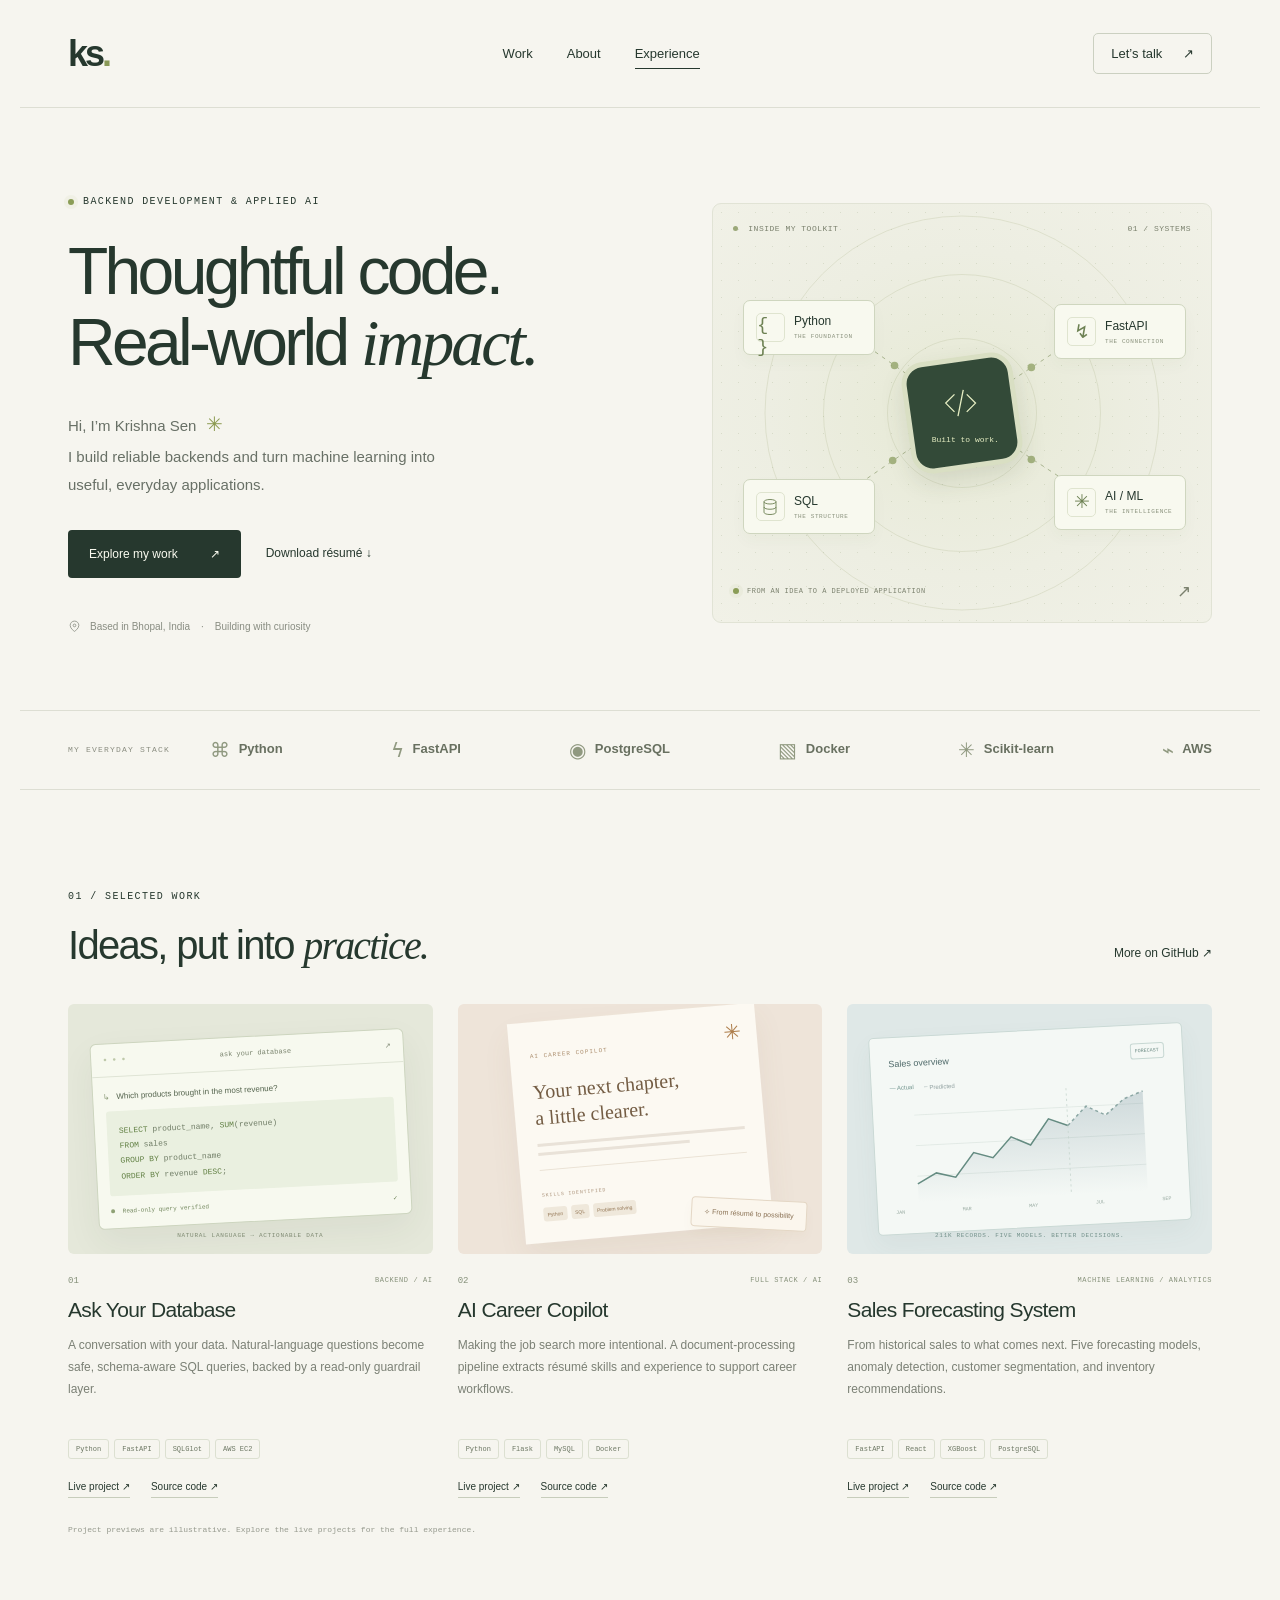
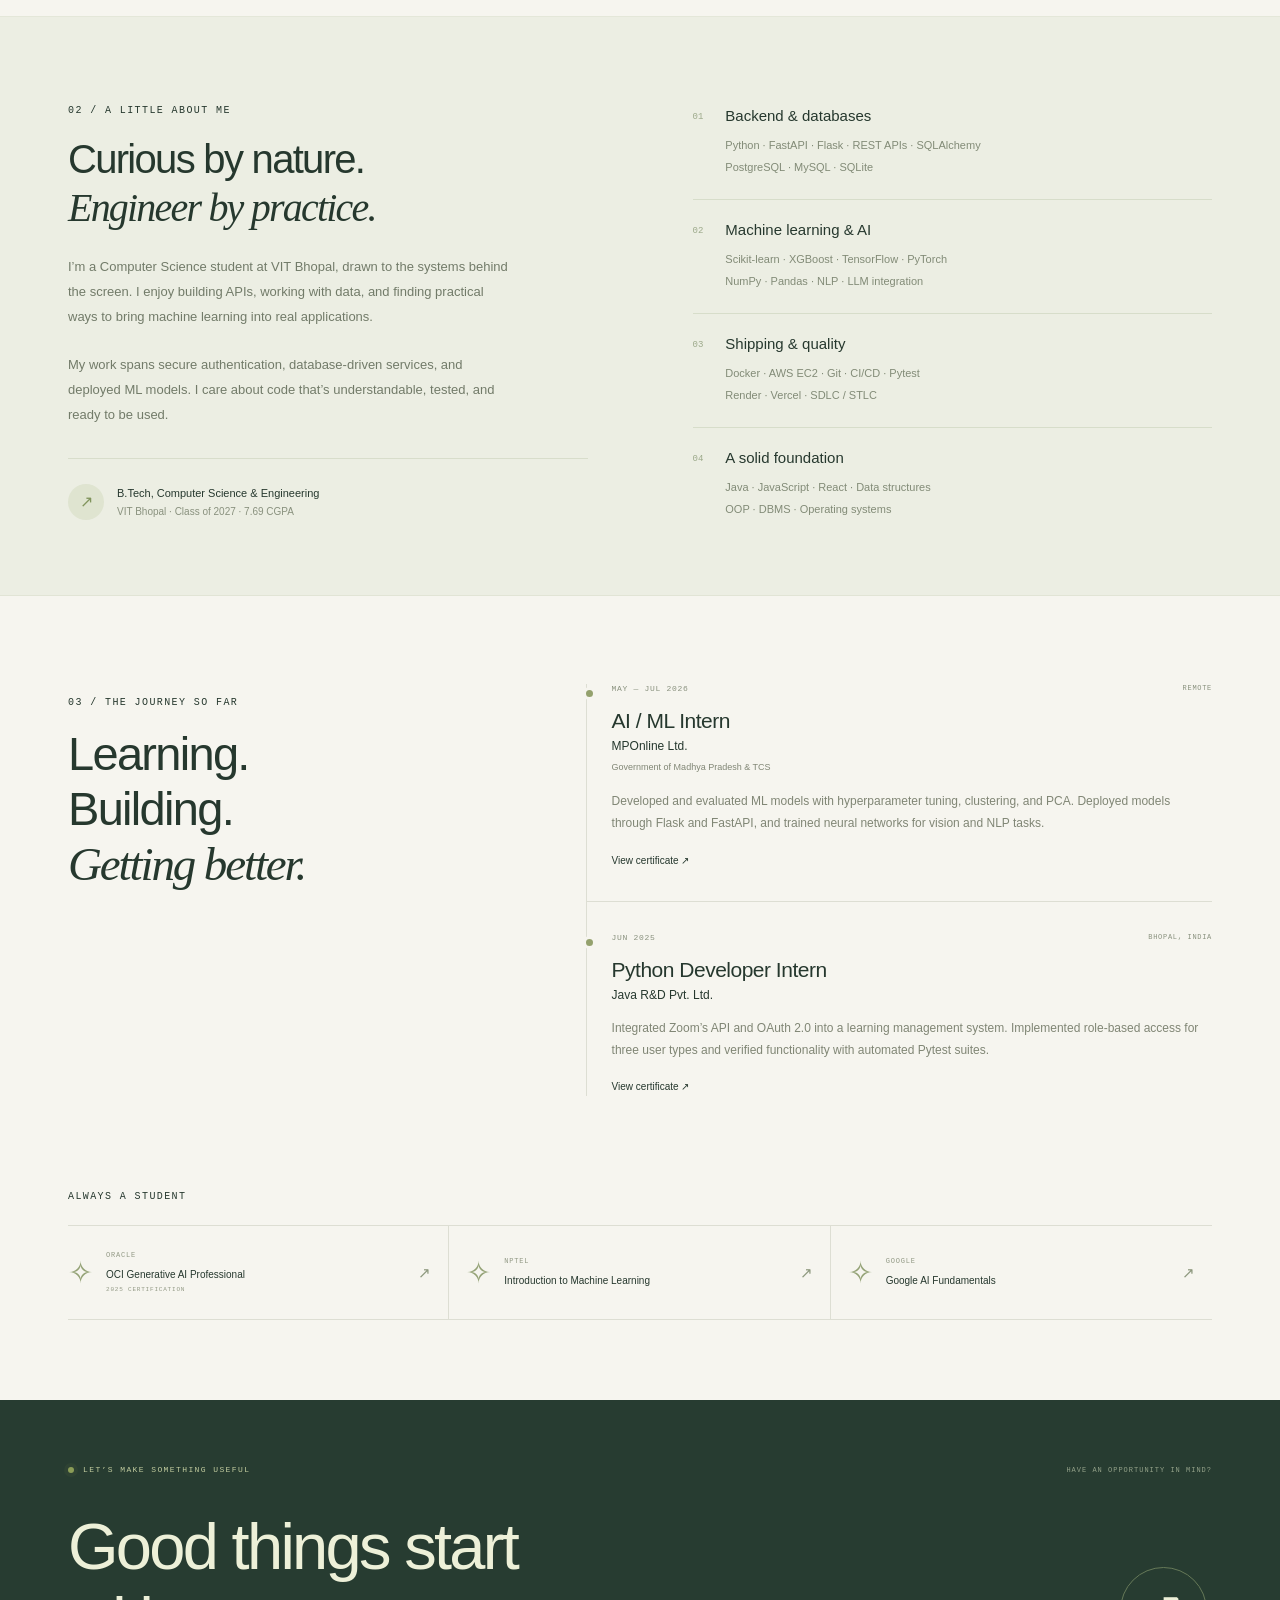
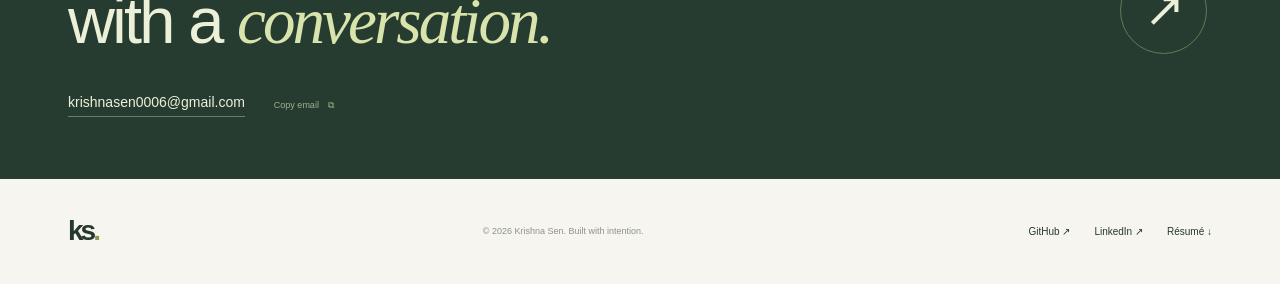
==== index.html @ b8951797 "Initial portfolio website and Docker setup" ====
<!doctype html>
<html lang="en">
<head>
  <meta charset="UTF-8">
  <meta name="viewport" content="width=device-width, initial-scale=1">
  <meta name="theme-color" content="#f6f5ef">
  <meta name="description" content="Krishna Sen — backend developer and AI/ML engineer. Explore Python APIs, machine learning applications, and selected projects.">
  <title>Krishna Sen — Backend & AI Engineer</title>
  <link rel="icon" type="image/svg+xml" href="assets/favicon.svg">
  <link rel="stylesheet" href="styles.css">
  <script src="script.js" defer></script>
</head>
<body>
  <a class="skip-link" href="#main">Skip to content</a>
  <header class="site-header wrap">
    <a class="wordmark" href="#" aria-label="Krishna Sen home">ks<span>.</span></a>
    <nav aria-label="Main navigation"><a href="#work">Work</a><a href="#about">About</a><a href="#experience">Experience</a></nav>
    <a class="header-contact" href="mailto:krishnasen0006@gmail.com">Let’s talk <span>↗</span></a>
  </header>

  <main id="main">
    <section class="hero wrap" aria-labelledby="hero-title">
      <div class="hero-copy">
        <div class="eyebrow"><span class="status-dot"></span> BACKEND DEVELOPMENT & APPLIED AI</div>
        <h1 id="hero-title">Thoughtful code.<br>Real-world <span class="serif">impact.</span></h1>
        <p class="intro">Hi, I’m Krishna Sen <span class="wave" aria-hidden="true">✳</span><br>I build reliable backends and turn machine learning into useful, everyday applications.</p>
        <div class="hero-actions"><a class="button primary" href="#work">Explore my work <span>↗</span></a><a class="text-link" href="assets/krishna-sen-resume.pdf" download>Download résumé <span>↓</span></a></div>
        <div class="hero-location"><svg viewBox="0 0 24 24" aria-hidden="true"><path d="M20 10c0 6-8 11-8 11S4 16 4 10a8 8 0 1 1 16 0Z"/><circle cx="12" cy="10" r="2.5"/></svg> Based in Bhopal, India <span>·</span> Building with curiosity</div>
      </div>
      <div class="system-art" role="img" aria-label="Illustrated architecture connecting Python APIs, databases, machine learning, and deployment">
        <div class="art-top"><span><i></i> INSIDE MY TOOLKIT</span><span>01 / SYSTEMS</span></div>
        <div class="orbit orbit-one"></div><div class="orbit orbit-two"></div><div class="orbit orbit-three"></div>
        <svg class="connections" viewBox="0 0 520 440" aria-hidden="true"><path d="M260 220 118 120M260 220 405 125M260 220 115 320M260 220 405 315"/><circle r="4" cx="189" cy="170"/><circle r="4" cx="333" cy="172"/><circle r="4" cx="187" cy="270"/><circle r="4" cx="333" cy="269"/></svg>
        <div class="system-node python"><span class="node-icon">{ }</span><span>Python<span class="node-sub">THE FOUNDATION</span></span></div>
        <div class="system-node api"><span class="node-icon">↯</span><span>FastAPI<span class="node-sub">THE CONNECTION</span></span></div>
        <div class="system-center"><svg viewBox="0 0 48 48" aria-hidden="true"><path d="m17 14-10 10 10 10m14-20 10 10-10 10m-4-25-6 30"/></svg><span>Built to work.</span></div>
        <div class="system-node database"><span class="node-icon"><svg viewBox="0 0 24 24" aria-hidden="true"><ellipse cx="12" cy="5" rx="8" ry="3"/><path d="M4 5v14c0 4 16 4 16 0V5M4 12c0 4 16 4 16 0"/></svg></span><span>SQL<span class="node-sub">THE STRUCTURE</span></span></div>
        <div class="system-node ml"><span class="node-icon">✳</span><span>AI / ML<span class="node-sub">THE INTELLIGENCE</span></span></div>
        <div class="art-bottom"><span class="status-dot"></span> FROM AN IDEA TO A DEPLOYED APPLICATION <span>↗</span></div>
      </div>
    </section>

    <div class="stack-strip wrap"><span class="stack-label">MY EVERYDAY STACK</span><div><span><b>⌘</b> Python</span><span><b>ϟ</b> FastAPI</span><span><b>◉</b> PostgreSQL</span><span><b>▧</b> Docker</span><span><b>✳</b> Scikit-learn</span><span><b>⌁</b> AWS</span></div></div>

    <section id="work" class="section wrap">
      <div class="section-heading"><div><p class="eyebrow">01 / SELECTED WORK</p><h2>Ideas, put into <span class="serif">practice.</span></h2></div><a class="text-link" href="https://github.com/Krishna02213" target="_blank" rel="noopener noreferrer">More on GitHub ↗</a></div>
      <div class="projects">
        <article class="project"><div class="project-visual database-visual"><div class="mock-window"><div class="window-bar"><span class="window-dots">● ● ●</span><span>ask your database</span><span>↗</span></div><div class="db-question"><span>↳</span> Which products brought in the most revenue?</div><div class="sql-code"><span>SELECT</span> product_name, <span>SUM</span>(revenue)<br><span>FROM</span> sales<br><span>GROUP BY</span> product_name<br><span>ORDER BY</span> revenue <span>DESC</span>;</div><div class="query-result"><span><i></i> Read-only query verified</span><span>✓</span></div></div><span class="visual-caption">NATURAL LANGUAGE → ACTIONABLE DATA</span></div><div class="project-info"><div class="project-number">01 <span>BACKEND / AI</span></div><h3>Ask Your Database</h3><p>A conversation with your data. Natural-language questions become safe, schema-aware SQL queries, backed by a read-only guardrail layer.</p><div class="tags"><span>Python</span><span>FastAPI</span><span>SQLGlot</span><span>AWS EC2</span></div><div class="project-links"><a href="https://ask-your-db.onrender.com/" target="_blank" rel="noopener noreferrer">Live project ↗</a><a href="https://github.com/Krishna02213/ask-your-db" target="_blank" rel="noopener noreferrer">Source code ↗</a></div></div></article>

        <article class="project"><div class="project-visual career-visual"><div class="career-sheet"><div class="sheet-icon">✳</div><span class="small-label">AI CAREER COPILOT</span><h4>Your next chapter,<br>a little clearer.</h4><div class="sheet-line"></div><div class="sheet-line short"></div><div class="skill-match"><span>SKILLS IDENTIFIED</span><div><b>Python</b><b>SQL</b><b>Problem solving</b></div></div></div><span class="floating-tag">✧ From résumé to possibility</span></div><div class="project-info"><div class="project-number">02 <span>FULL STACK / AI</span></div><h3>AI Career Copilot</h3><p>Making the job search more intentional. A document-processing pipeline extracts résumé skills and experience to support career workflows.</p><div class="tags"><span>Python</span><span>Flask</span><span>MySQL</span><span>Docker</span></div><div class="project-links"><a href="https://ai-career-copilot-0qhw.onrender.com" target="_blank" rel="noopener noreferrer">Live project ↗</a><a href="https://github.com/Krishna02213/AI_CAREER_COPILOT" target="_blank" rel="noopener noreferrer">Source code ↗</a></div></div></article>

        <article class="project"><div class="project-visual forecast-visual"><div class="chart-card"><div class="chart-title"><span>Sales overview</span><span class="chart-badge">FORECAST</span></div><div class="chart-key"><span>— Actual</span><span>┄ Predicted</span></div><svg viewBox="0 0 300 140" role="img" aria-label="Illustrative sales forecasting chart"><defs><linearGradient id="chart-fill" x1="0" y1="0" x2="0" y2="1"><stop offset="0%" stop-color="#76929e" stop-opacity=".3"/><stop offset="100%" stop-color="#76929e" stop-opacity="0"/></linearGradient></defs><path class="grid" d="M0 25h300M0 65h300M0 105h300"/><path fill="url(#chart-fill)" d="M0 115 25 102 50 109 75 78 100 86 125 60 150 72 175 39 200 49 225 25 250 38 275 18 300 9V140H0Z"/><path class="actual-line" d="m0 115 25-13 25 7 25-31 25 8 25-26 25 12 25-33 25 10"/><path class="forecast-line" d="m200 49 25-24 25 13 25-20 25-9"/><path class="forecast-divider" d="M200 0v140"/></svg><div class="chart-months"><span>JAN</span><span>MAR</span><span>MAY</span><span>JUL</span><span>SEP</span></div></div><span class="visual-caption">211K RECORDS. FIVE MODELS. BETTER DECISIONS.</span></div><div class="project-info"><div class="project-number">03 <span>MACHINE LEARNING / ANALYTICS</span></div><h3>Sales Forecasting System</h3><p>From historical sales to what comes next. Five forecasting models, anomaly detection, customer segmentation, and inventory recommendations.</p><div class="tags"><span>FastAPI</span><span>React</span><span>XGBoost</span><span>PostgreSQL</span></div><div class="project-links"><a href="https://sales-forecasting-system-jet.vercel.app/dashboard" target="_blank" rel="noopener noreferrer">Live project ↗</a><a href="https://github.com/Krishna02213/Sales-Forecasting-System" target="_blank" rel="noopener noreferrer">Source code ↗</a></div></div></article>
      </div>
      <p class="project-note">Project previews are illustrative. Explore the live projects for the full experience.</p>
    </section>

    <section id="about" class="about-section"><div class="wrap about-grid"><div><p class="eyebrow">02 / A LITTLE ABOUT ME</p><h2>Curious by nature.<br><span class="serif">Engineer by practice.</span></h2><p class="about-copy">I’m a Computer Science student at VIT Bhopal, drawn to the systems behind the screen. I enjoy building APIs, working with data, and finding practical ways to bring machine learning into real applications.</p><p class="about-copy">My work spans secure authentication, database-driven services, and deployed ML models. I care about code that’s understandable, tested, and ready to be used.</p><div class="education"><span class="education-icon">↗</span><div><strong>B.Tech, Computer Science & Engineering</strong><span>VIT Bhopal · Class of 2027 · 7.69 CGPA</span></div></div></div><div class="skills-list"><div><span class="skill-index">01</span><div><h3>Backend & databases</h3><p>Python · FastAPI · Flask · REST APIs · SQLAlchemy<br>PostgreSQL · MySQL · SQLite</p></div></div><div><span class="skill-index">02</span><div><h3>Machine learning & AI</h3><p>Scikit-learn · XGBoost · TensorFlow · PyTorch<br>NumPy · Pandas · NLP · LLM integration</p></div></div><div><span class="skill-index">03</span><div><h3>Shipping & quality</h3><p>Docker · AWS EC2 · Git · CI/CD · Pytest<br>Render · Vercel · SDLC / STLC</p></div></div><div><span class="skill-index">04</span><div><h3>A solid foundation</h3><p>Java · JavaScript · React · Data structures<br>OOP · DBMS · Operating systems</p></div></div></div></div></section>

    <section id="experience" class="section wrap experience-grid"><div><p class="eyebrow">03 / THE JOURNEY SO FAR</p><h2>Learning.<br>Building.<br><span class="serif">Getting better.</span></h2></div><div class="timeline"><article><div class="role-date">MAY — JUL 2026 <span>REMOTE</span></div><h3>AI / ML Intern</h3><h4>MPOnline Ltd.</h4><p class="company-detail">Government of Madhya Pradesh & TCS</p><p>Developed and evaluated ML models with hyperparameter tuning, clustering, and PCA. Deployed models through Flask and FastAPI, and trained neural networks for vision and NLP tasks.</p><a class="text-link" href="https://drive.google.com/file/d/1Vei_65hp3Cs6DJPmvhc5voFkNktpHV5s/view?usp=sharing" target="_blank" rel="noopener noreferrer">View certificate ↗</a></article><article><div class="role-date">JUN 2025 <span>BHOPAL, INDIA</span></div><h3>Python Developer Intern</h3><h4>Java R&D Pvt. Ltd.</h4><p>Integrated Zoom’s API and OAuth 2.0 into a learning management system. Implemented role-based access for three user types and verified functionality with automated Pytest suites.</p><a class="text-link" href="https://drive.google.com/file/d/1QL2p8maWsS1jc1iJNLzmk5HMzHap7AW1/view?usp=sharing" target="_blank" rel="noopener noreferrer">View certificate ↗</a></article></div></section>

    <section class="certifications wrap"><p class="eyebrow">ALWAYS A STUDENT</p><div><a href="https://drive.google.com/file/d/1KOMlcp5A2s6zUjS3d_XzFoW0n41Sf7sj/view?usp=sharing" target="_blank" rel="noopener noreferrer"><span class="cert-icon">✧</span><span><small>ORACLE</small>OCI Generative AI Professional <small>2025 CERTIFICATION</small></span><span>↗</span></a><a href="https://drive.google.com/file/d/1CfsP51cfVp0onJqcI2bUImDFZ46IIIAG/view?usp=sharing" target="_blank" rel="noopener noreferrer"><span class="cert-icon">✧</span><span><small>NPTEL</small>Introduction to Machine Learning</span><span>↗</span></a><a href="https://drive.google.com/file/d/15xGScCsdg9YD1yPE9gI1szwj22lJyUeb/view?usp=sharing" target="_blank" rel="noopener noreferrer"><span class="cert-icon">✧</span><span><small>GOOGLE</small>Google AI Fundamentals</span><span>↗</span></a></div></section>

    <section class="contact-section" id="contact"><div class="wrap"><div class="contact-top"><p class="eyebrow"><span class="status-dot"></span> LET’S MAKE SOMETHING USEFUL</p><span>HAVE AN OPPORTUNITY IN MIND?</span></div><h2>Good things start<br>with a <span class="serif">conversation.</span><a href="mailto:krishnasen0006@gmail.com" aria-label="Email Krishna" class="contact-arrow">↗</a></h2><div class="contact-bottom"><a class="email-link" href="mailto:krishnasen0006@gmail.com">krishnasen0006@gmail.com</a><button id="copy-email" type="button" aria-label="Copy email address">Copy email <span>⧉</span></button><span id="copy-status" role="status" class="sr-only"></span></div></div></section>
  </main>
  <footer class="wrap"><a class="wordmark" href="#">ks<span>.</span></a><p>© <span id="year">2026</span> Krishna Sen. Built with intention.</p><div><a href="https://github.com/Krishna02213" target="_blank" rel="noopener noreferrer">GitHub ↗</a><a href="https://www.linkedin.com/in/krishna-sen-495478339/" target="_blank" rel="noopener noreferrer">LinkedIn ↗</a><a href="assets/krishna-sen-resume.pdf" download>Résumé ↓</a></div></footer>
</body>
</html>
---- styles.css ----
@font-face{font-family:Portfolio;src:local("Arial");font-display:swap}
:root{--paper:#f6f5ef;--ink:#26382e;--muted:#70756c;--line:#ddded3;--olive:#dce5b4;--mono:"SFMono-Regular",Consolas,"Liberation Mono",monospace}
*{box-sizing:border-box}html{scroll-behavior:smooth;scroll-padding-top:30px}body{margin:0;background:var(--paper);color:var(--ink);font-family:Portfolio,Arial,sans-serif;-webkit-font-smoothing:antialiased}a{color:inherit;text-decoration:none}button{font:inherit}a,button{-webkit-tap-highlight-color:transparent}a:focus-visible,button:focus-visible{outline:2px solid #688149;outline-offset:6px}::selection{background:#dce5b4;color:#26382e}.wrap{max-width:1240px;margin:auto;padding-left:48px;padding-right:48px}.site-header{height:108px;display:flex;align-items:center;justify-content:space-between;border-bottom:1px solid var(--line)}.wordmark{font-size:36px;font-weight:800;letter-spacing:-3px}.wordmark span{color:#899957}.site-header nav{display:flex;gap:34px;font-size:13px}.site-header nav a{position:relative;padding:8px 0}.site-header nav a:after{content:"";position:absolute;left:0;bottom:0;height:1px;width:0;background:var(--ink);transition:width .2s}.site-header nav a:hover:after,.site-header nav a.active:after{width:100%}.header-contact{font-size:13px;border:1px solid #cbd0c1;border-radius:5px;padding:12px 17px}.header-contact span{margin-left:17px}.hero{padding-top:85px;padding-bottom:77px;display:grid;grid-template-columns:1.2fr 1fr;gap:44px;align-items:center}.eyebrow{font-family:var(--mono);font-size:10px;letter-spacing:1.4px;font-weight:500;line-height:1.7;display:flex;align-items:center;gap:9px}.status-dot{width:6px;height:6px;display:inline-block;background:#8b9d57;border-radius:50%;flex-shrink:0;box-shadow:0 0 0 4px #8b9d5710}h1{font-size:66px;font-weight:500;line-height:1.08;letter-spacing:-3.7px;margin:26px 0}.serif{font-family:Georgia,"Times New Roman",serif;font-weight:400;font-style:italic;letter-spacing:-.045em}.intro{font-size:15px;line-height:1.9;color:#687066;max-width:390px}.wave{color:#8b9a50;font-size:20px;display:inline-block;margin-left:5px}.hero-actions{display:flex;gap:25px;align-items:center;margin-top:30px}.button{font-size:12px;display:inline-flex;align-items:center;justify-content:space-between;gap:32px;padding:17px 21px;border-radius:4px;transition:transform .2s,background .2s}.primary{background:var(--ink);color:#fafbf0}.primary:hover{background:#3e5341;transform:translateY(-2px)}.text-link{font-size:12px;display:inline-block;line-height:1.8}.text-link:hover{color:#7b8c46}.hero-location{font-size:10px;color:#898d82;display:flex;align-items:center;gap:9px;margin-top:42px}.hero-location svg{width:13px;height:13px;fill:none;stroke:currentColor;stroke-width:1.5}.hero-location>span{margin:0 2px}.system-art{height:420px;position:relative;background:radial-gradient(ellipse at center,#e6e9d4 0%,#edeee2 55%,#f1f1e7 100%);border:1px solid #e1e3d5;border-radius:9px;overflow:hidden}.system-art:after{content:"";position:absolute;inset:0;background-image:radial-gradient(#586e3b26 .65px,transparent .65px);background-size:17px 17px;pointer-events:none}.art-top,.art-bottom{position:absolute;left:20px;right:20px;font-family:var(--mono);font-size:8px;letter-spacing:.5px;display:flex;justify-content:space-between;align-items:center;color:#7b816e;z-index:2}.art-top{top:20px}.art-top i{display:inline-block;width:5px;height:5px;border-radius:50%;background:#9ba879;margin-right:5px}.art-bottom{bottom:20px;justify-content:flex-start;gap:8px;font-size:7px}.art-bottom>span:last-child{margin-left:auto;font-size:17px}.orbit{position:absolute;left:50%;top:50%;border:1px solid #bec6a45c;border-radius:50%;transform:translate(-50%,-50%)}.orbit-one{width:150px;height:150px}.orbit-two{width:278px;height:278px}.orbit-three{width:395px;height:395px}.connections{position:absolute;inset:0;width:100%;height:100%}.connections path{stroke:#a6b18c;stroke-width:1;stroke-dasharray:4 5}.connections circle{fill:#a4b280}.system-node{position:absolute;z-index:3;display:flex;align-items:center;gap:9px;padding:12px;background:#f8f9ef;border:1px solid #cfd6bf;border-radius:7px;box-shadow:0 7px 15px #41542a08;font-size:12px;min-width:132px}.node-sub{display:block;font-family:var(--mono);font-size:6px;letter-spacing:.6px;color:#89917c;margin-top:5px}.node-icon{width:29px;height:29px;display:grid;place-items:center;border:1px solid #dfe4cf;border-radius:5px;font-family:var(--mono);font-size:19px;color:#6d8153}.node-icon svg{width:18px;height:18px;fill:none;stroke:currentColor;stroke-width:1.2}.python{left:6%;top:23%}.api{right:5%;top:24%}.database{left:6%;bottom:21%}.ml{right:5%;bottom:22%}.system-center{position:absolute;left:50%;top:50%;transform:translate(-50%,-50%) rotate(-8deg);width:112px;height:112px;border-radius:22px;background:#334a38;color:#e5edc2;display:flex;flex-direction:column;align-items:center;justify-content:center;gap:11px;z-index:4;border:5px solid #d9dfc3;box-shadow:0 10px 25px #34482a20}.system-center svg{width:42px;height:42px;fill:none;stroke:currentColor;stroke-width:1.5;transform:rotate(8deg)}.system-center span{font-family:var(--mono);font-size:8px;transform:rotate(8deg)}.stack-strip{display:flex;align-items:center;border-top:1px solid var(--line);border-bottom:1px solid var(--line);padding-top:27px;padding-bottom:27px;gap:40px}.stack-label{font-family:var(--mono);font-size:8px;letter-spacing:1.2px;color:#8a8d80;white-space:nowrap}.stack-strip>div{display:flex;align-items:center;justify-content:space-between;flex:1;gap:20px}.stack-strip>div>span{font-size:13px;font-weight:600;color:#687060;white-space:nowrap}.stack-strip b{font-size:20px;font-weight:400;vertical-align:middle;margin-right:5px;color:#909980}.section{padding-top:88px;padding-bottom:82px}.section-heading{display:flex;justify-content:space-between;align-items:flex-end;margin-bottom:34px}.section-heading>.text-link{margin-bottom:5px}h2{font-size:40px;line-height:1.2;letter-spacing:-1.7px;font-weight:500;margin:16px 0 0}.projects{display:grid;grid-template-columns:repeat(3,minmax(0,1fr));gap:25px}.project-visual{height:250px;border-radius:6px;overflow:hidden;position:relative;display:flex;justify-content:center;align-items:center}.database-visual{background:#e5e8da}.mock-window{width:86%;background:#f7f9ef;border:1px solid #cdd5bf;border-radius:6px;transform:rotate(-3deg);box-shadow:0 14px 35px #34452e10;overflow:hidden}.window-bar{font-family:var(--mono);font-size:7px;color:#79836d;border-bottom:1px solid #dfe4d5;display:flex;justify-content:space-between;padding:12px}.window-dots{color:#bec9aa;font-size:6px;letter-spacing:1px}.db-question{font-size:8px;padding:15px 10px 10px;color:#53634c;white-space:nowrap}.db-question>span{margin-right:4px;color:#8c9c79}.sql-code{font-family:var(--mono);font-size:8px;line-height:1.9;margin:0 12px;padding:12px;background:#eaf0e0;color:#707d66;border-radius:3px}.sql-code>span{color:#628044}.query-result{font-family:var(--mono);font-size:6px;display:flex;justify-content:space-between;padding:12px;color:#71865c}.query-result i{display:inline-block;width:4px;height:4px;background:#8fa175;border-radius:50%;margin-right:4px}.visual-caption{font-family:var(--mono);font-size:6px;letter-spacing:.7px;position:absolute;bottom:15px;color:#7e8971}.career-visual{background:#eee4d9}.career-sheet{background:#fcf9f2;width:68%;padding:22px 20px 21px;transform:rotate(-5deg);box-shadow:0 14px 30px #85664512;position:relative;top:-5px}.sheet-icon{font-size:21px;color:#ae7e4b;position:absolute;right:15px;top:16px}.small-label{font-family:var(--mono);font-size:6px;letter-spacing:1px;color:#ac8f6f}.career-sheet h4{font-family:Georgia,serif;font-size:20px;font-weight:400;color:#735c43;line-height:1.3;margin:17px 0 13px}.sheet-line{height:3px;background:#e9e2d8;width:100%;margin-bottom:6px}.sheet-line.short{width:73%}.skill-match{border-top:1px solid #ebe3d6;padding-top:12px;margin-top:14px}.skill-match>span{font-family:var(--mono);font-size:5px;letter-spacing:.8px;color:#ad957d}.skill-match>div{display:flex;gap:4px;margin-top:7px}.skill-match b{font-size:5px;font-weight:400;background:#efe8db;color:#927452;padding:4px;border-radius:3px}.floating-tag{position:absolute;bottom:25px;right:16px;font-size:7px;color:#876e50;padding:10px 12px;background:#fbf6ed;border:1px solid #e4d7c5;border-radius:4px;transform:rotate(3deg);box-shadow:0 6px 12px #76562a08}.forecast-visual{background:#dfe8e7}.chart-card{width:86%;padding:18px;background:#f4f8f5;border:1px solid #cad9d5;border-radius:5px;transform:rotate(-3deg);box-shadow:0 10px 25px #40666a0e}.chart-title{display:flex;align-items:center;justify-content:space-between;font-size:9px;color:#4e6969}.chart-badge{font-family:var(--mono);font-size:5px;border:1px solid #c7d8d3;border-radius:3px;padding:4px;color:#6b8a83}.chart-key{font-size:6px;color:#71948e;display:flex;gap:10px;margin:13px 0 5px}.chart-key span:last-child{color:#8f9f9f}.chart-card svg{display:block;width:100%;height:107px}.grid{stroke:#dee7e2;fill:none;stroke-width:1}.actual-line{stroke:#658c82;fill:none;stroke-width:2}.forecast-line{stroke:#8ba7a4;fill:none;stroke-width:2;stroke-dasharray:4 4}.forecast-divider{stroke:#c6d5ce;stroke-width:1;stroke-dasharray:3 4}.chart-months{display:flex;justify-content:space-between;font-family:var(--mono);font-size:5px;color:#98aaa1;margin-top:6px}.forecast-visual .visual-caption{color:#72908a}.project-info{padding:22px 0 0}.project-number{display:flex;justify-content:space-between;font-family:var(--mono);font-size:9px;color:#86917a}.project-number>span{font-size:7px;letter-spacing:.6px}.project h3{font-size:21px;letter-spacing:-.65px;font-weight:500;margin:12px 0}.project-info>p{font-size:12px;color:#7b8075;line-height:1.85;margin:0 0 17px;min-height:88px}.tags{display:flex;flex-wrap:wrap;gap:5px}.tags span{font-family:var(--mono);font-size:7px;color:#6c7763;border:1px solid #dce0d1;border-radius:3px;padding:5px 7px}.project-links{display:flex;gap:21px;margin-top:22px;font-size:10px}.project-links a{padding-bottom:5px;border-bottom:1px solid #c7cdbb}.project-links a:hover{color:#829445;border-color:#829445}.project-note{font-family:var(--mono);font-size:8px;color:#95998d;margin:27px 0 0}.about-section{background:#eceee3;border-top:1px solid #e4e7d9;border-bottom:1px solid #e1e4d5}.about-grid{display:grid;grid-template-columns:1fr 1fr;gap:105px;padding-top:75px;padding-bottom:75px}.about-copy{font-size:13px;line-height:1.95;color:#727b69;margin:22px 0 0;max-width:440px}.education{display:flex;align-items:center;gap:13px;margin-top:30px;padding-top:25px;border-top:1px solid #d8ddcb}.education-icon{height:36px;width:36px;display:grid;place-items:center;border-radius:50%;background:#dfe4d0;color:#80945c}.education strong{display:block;font-size:11px;font-weight:500}.education div>span{display:block;font-size:10px;color:#89917e;margin-top:7px}.skills-list{padding-top:15px}.skills-list>div{display:flex;gap:22px;border-bottom:1px solid #d7ddca;padding:21px 0}.skills-list>div:first-child{padding-top:0}.skills-list>div:last-child{border:0;padding-bottom:0}.skill-index{font-family:var(--mono);font-size:9px;color:#9ca98a;padding-top:5px}.skills-list h3{font-size:15px;font-weight:500;margin:0 0 10px}.skills-list p{font-size:11px;color:#828b77;line-height:2;margin:0}.experience-grid{display:grid;grid-template-columns:.8fr 1.2fr;gap:100px}.experience-grid h2{font-size:47px;line-height:1.17}.timeline article{position:relative;border-bottom:1px solid var(--line);padding:0 0 31px 25px;border-left:1px solid var(--line)}.timeline article:before{content:"";width:7px;height:7px;border-radius:50%;background:#94a16d;position:absolute;top:3px;left:-4px;border:3px solid var(--paper);box-sizing:content-box}.timeline article+article{padding-top:31px}.timeline article+article:before{top:34px}.timeline article:last-child{border-bottom:0;padding-bottom:0}.role-date{font-family:var(--mono);font-size:8px;letter-spacing:.7px;color:#89917e;display:flex;justify-content:space-between}.role-date span{font-size:7px}.timeline h3{font-size:21px;letter-spacing:-.5px;font-weight:500;margin:16px 0 6px}.timeline h4{font-size:12px;font-weight:500;margin:0}.timeline .company-detail{font-size:9px;margin:6px 0}.timeline p{font-size:12px;line-height:1.85;color:#808675;margin:15px 0}.timeline .text-link{font-size:10px}.certifications{padding-bottom:80px}.certifications>div{display:grid;grid-template-columns:repeat(3,minmax(0,1fr));border-top:1px solid var(--line);border-bottom:1px solid var(--line);margin-top:20px}.certifications a{display:flex;align-items:center;gap:13px;padding:24px 17px;border-right:1px solid var(--line);transition:background .2s}.certifications a:hover{background:#eceee2}.certifications a:first-child{padding-left:0}.certifications a:last-child{border-right:0}.cert-icon{font-size:30px;color:#94a276}.certifications a>span:nth-child(2){font-size:10px;line-height:1.7;flex:1}.certifications small{font-family:var(--mono);font-size:7px;letter-spacing:.8px;display:block;color:#929985;margin-bottom:4px}.certifications small:last-child:not(:first-child){font-size:6px;margin:2px 0 0}.certifications a>span:last-child{font-size:15px;color:#8d987e}.contact-section{background:#273c31;color:#edf0d8;padding:55px 0 58px}.contact-top{display:flex;align-items:center;justify-content:space-between}.contact-top .eyebrow{color:#c2cc9f;font-size:8px}.contact-top>span{font-family:var(--mono);font-size:7px;letter-spacing:1px;color:#93a189}.contact-section h2{font-size:65px;font-weight:400;letter-spacing:-2.7px;line-height:1.14;margin-top:25px;position:relative}.contact-section .serif{color:#d9e4ac}.contact-arrow{position:absolute;right:5px;bottom:4px;width:87px;height:87px;display:grid;place-items:center;border:1px solid #667958;border-radius:50%;font-size:49px;font-weight:300;transition:background .2s,transform .2s}.contact-arrow:hover{background:#405743;transform:rotate(6deg)}.contact-bottom{display:flex;align-items:center;gap:19px;margin-top:32px}.email-link{font-size:14px;border-bottom:1px solid #6c7e61;padding-bottom:6px}.contact-bottom button{background:transparent;border:0;color:#a1b18b;font-size:9px;cursor:pointer;padding:10px}.contact-bottom button span{margin-left:7px}footer{min-height:105px;display:flex;align-items:center;justify-content:space-between;gap:20px}footer .wordmark{font-size:28px}footer p{font-size:9px;color:#8d9485}footer>div{display:flex;gap:24px;font-size:10px}.sr-only{position:absolute;width:1px;height:1px;padding:0;margin:-1px;overflow:hidden;clip:rect(0,0,0,0);white-space:nowrap;border:0}.skip-link{position:absolute;left:12px;top:-80px;padding:15px;background:var(--ink);color:white;z-index:10}.skip-link:focus{top:10px}
@media(min-width:1450px){.wrap{max-width:1320px}.hero{gap:65px;padding-top:100px;padding-bottom:95px}h1{font-size:74px}.system-art{height:445px}.project-visual{height:280px}}
@media(max-width:1000px){.wrap{padding-left:32px;padding-right:32px}.hero{gap:25px;padding-top:65px;padding-bottom:60px}h1{font-size:53px;letter-spacing:-2.7px}.system-art{height:370px}.system-node{min-width:115px;padding:9px;font-size:10px;gap:7px}.node-sub{font-size:5px}.system-center{width:94px;height:94px}.python,.database{left:4%}.api,.ml{right:4%}.stack-strip{gap:25px}.stack-strip>div{gap:15px;flex-wrap:wrap}.stack-strip>div>span{font-size:11px}.projects{gap:18px}.project-visual{height:220px}.project h3{font-size:18px}.project-info>p{font-size:11px;min-height:100px}.db-question{font-size:6px}.sql-code{font-size:6px}.career-sheet{width:76%}.career-sheet h4{font-size:17px}.chart-card{padding:13px}.chart-title{font-size:8px}.about-grid{gap:55px}.experience-grid{gap:55px}.certifications a{gap:8px;padding:20px 12px}.certifications a>span:nth-child(2){font-size:8px}.cert-icon{font-size:24px}.hero-actions{gap:18px}.hero-actions .text-link{font-size:10px}.button{gap:15px;padding:16px;font-size:11px}}
@media(max-width:760px){.wrap{padding-left:24px;padding-right:24px}.site-header{height:82px}.wordmark{font-size:32px}.site-header nav{gap:20px;font-size:11px}.header-contact{font-size:10px;padding:10px}.header-contact span{margin-left:8px}.hero{grid-template-columns:1fr;padding-top:52px;gap:42px;padding-bottom:43px}.eyebrow{font-size:8px}h1{font-size:60px;letter-spacing:-3px;margin:23px 0}.intro{font-size:14px;max-width:400px}.hero-actions{gap:25px}.hero-actions .text-link{font-size:11px}.button{font-size:12px;padding:16px 20px;gap:25px}.hero-location{margin-top:28px}.system-art{height:370px;max-width:520px;width:100%;justify-self:center}.system-node{min-width:136px;padding:12px;font-size:12px}.node-sub{font-size:6px}.python,.database{left:8%}.api,.ml{right:8%}.system-center{width:110px;height:110px}.stack-strip{flex-direction:column;gap:18px;padding-top:23px;padding-bottom:23px;align-items:flex-start}.stack-strip>div{width:100%;justify-content:flex-start;gap:17px 24px}.stack-strip>div>span{font-size:11px}.stack-strip b{font-size:17px}.section{padding-top:57px;padding-bottom:55px}.section-heading{align-items:flex-start;gap:10px}h2{font-size:34px;letter-spacing:-1.5px}.section-heading>.text-link{font-size:9px;white-space:nowrap;margin-top:7px}.projects{grid-template-columns:1fr;gap:40px}.project-visual{height:300px}.mock-window{max-width:320px}.db-question{font-size:9px;padding-top:20px}.sql-code{font-size:9px;padding:15px}.window-bar{font-size:8px}.query-result{font-size:7px}.visual-caption{font-size:7px}.career-sheet{width:230px;padding:25px}.career-sheet h4{font-size:25px}.small-label{font-size:7px}.skill-match>span{font-size:6px}.skill-match b{font-size:6px}.floating-tag{right:10%;bottom:30px;font-size:9px}.chart-card{max-width:330px;padding:20px}.chart-card svg{height:140px}.chart-title{font-size:12px}.chart-badge{font-size:6px}.chart-key{font-size:8px}.project-info{padding-top:18px}.project h3{font-size:24px}.project-info>p{font-size:13px;min-height:0;max-width:480px}.tags span{font-size:8px}.project-links{font-size:11px;margin-top:18px}.project-number{font-size:10px}.project-number>span{font-size:8px}.about-grid{grid-template-columns:1fr;padding-top:53px;padding-bottom:50px;gap:40px}.about-copy{max-width:none}.skills-list{padding-top:0}.skills-list>div{padding:20px 0}.skills-list p{font-size:12px}.experience-grid{grid-template-columns:1fr;gap:35px}.experience-grid h2{font-size:40px}.experience-grid h2 br{display:none}.experience-grid h2 br:after{content:" "}.experience-grid h2 .serif{display:block}.timeline article{padding-left:20px}.timeline p{font-size:13px}.certifications{padding-bottom:50px}.certifications>div{grid-template-columns:1fr}.certifications a,.certifications a:first-child{padding:20px 3px;border-right:0;border-bottom:1px solid var(--line);gap:17px}.certifications a:last-child{border-bottom:0}.certifications a>span:nth-child(2){font-size:12px}.certifications small{font-size:8px}.contact-section{padding:38px 0}.contact-top>span{display:none}.contact-section h2{font-size:46px;letter-spacing:-2px;padding-right:25px}.contact-arrow{width:53px;height:53px;font-size:32px;right:0;bottom:3px}.contact-bottom{gap:10px;flex-wrap:wrap}.email-link{font-size:12px}footer{padding-top:25px;padding-bottom:25px;flex-wrap:wrap;gap:18px}footer p{order:3;width:100%;margin:0;font-size:9px}footer>div{gap:20px}}
@media(max-width:390px){.wrap{padding-left:19px;padding-right:19px}.site-header nav{gap:14px}.header-contact{padding:9px 8px}h1{font-size:52px}.hero-actions{gap:15px}.button{gap:15px;padding:15px}.hero-location{font-size:8px}.system-art{height:330px}.system-node{min-width:112px;padding:9px;font-size:10px}.node-sub{font-size:5px}.python,.database{left:4%}.api,.ml{right:4%}.system-center{width:90px;height:90px}.art-top,.art-bottom{left:13px;right:13px;font-size:6px}h2{font-size:29px}.section-heading>.text-link{font-size:8px}.project-visual{height:270px}.contact-section h2{font-size:40px}.contact-arrow{width:44px;height:44px;font-size:29px}.email-link{font-size:11px}}
@media(prefers-reduced-motion:reduce){html{scroll-behavior:auto}*,*:before,*:after{transition:none!important;animation:none!important}}
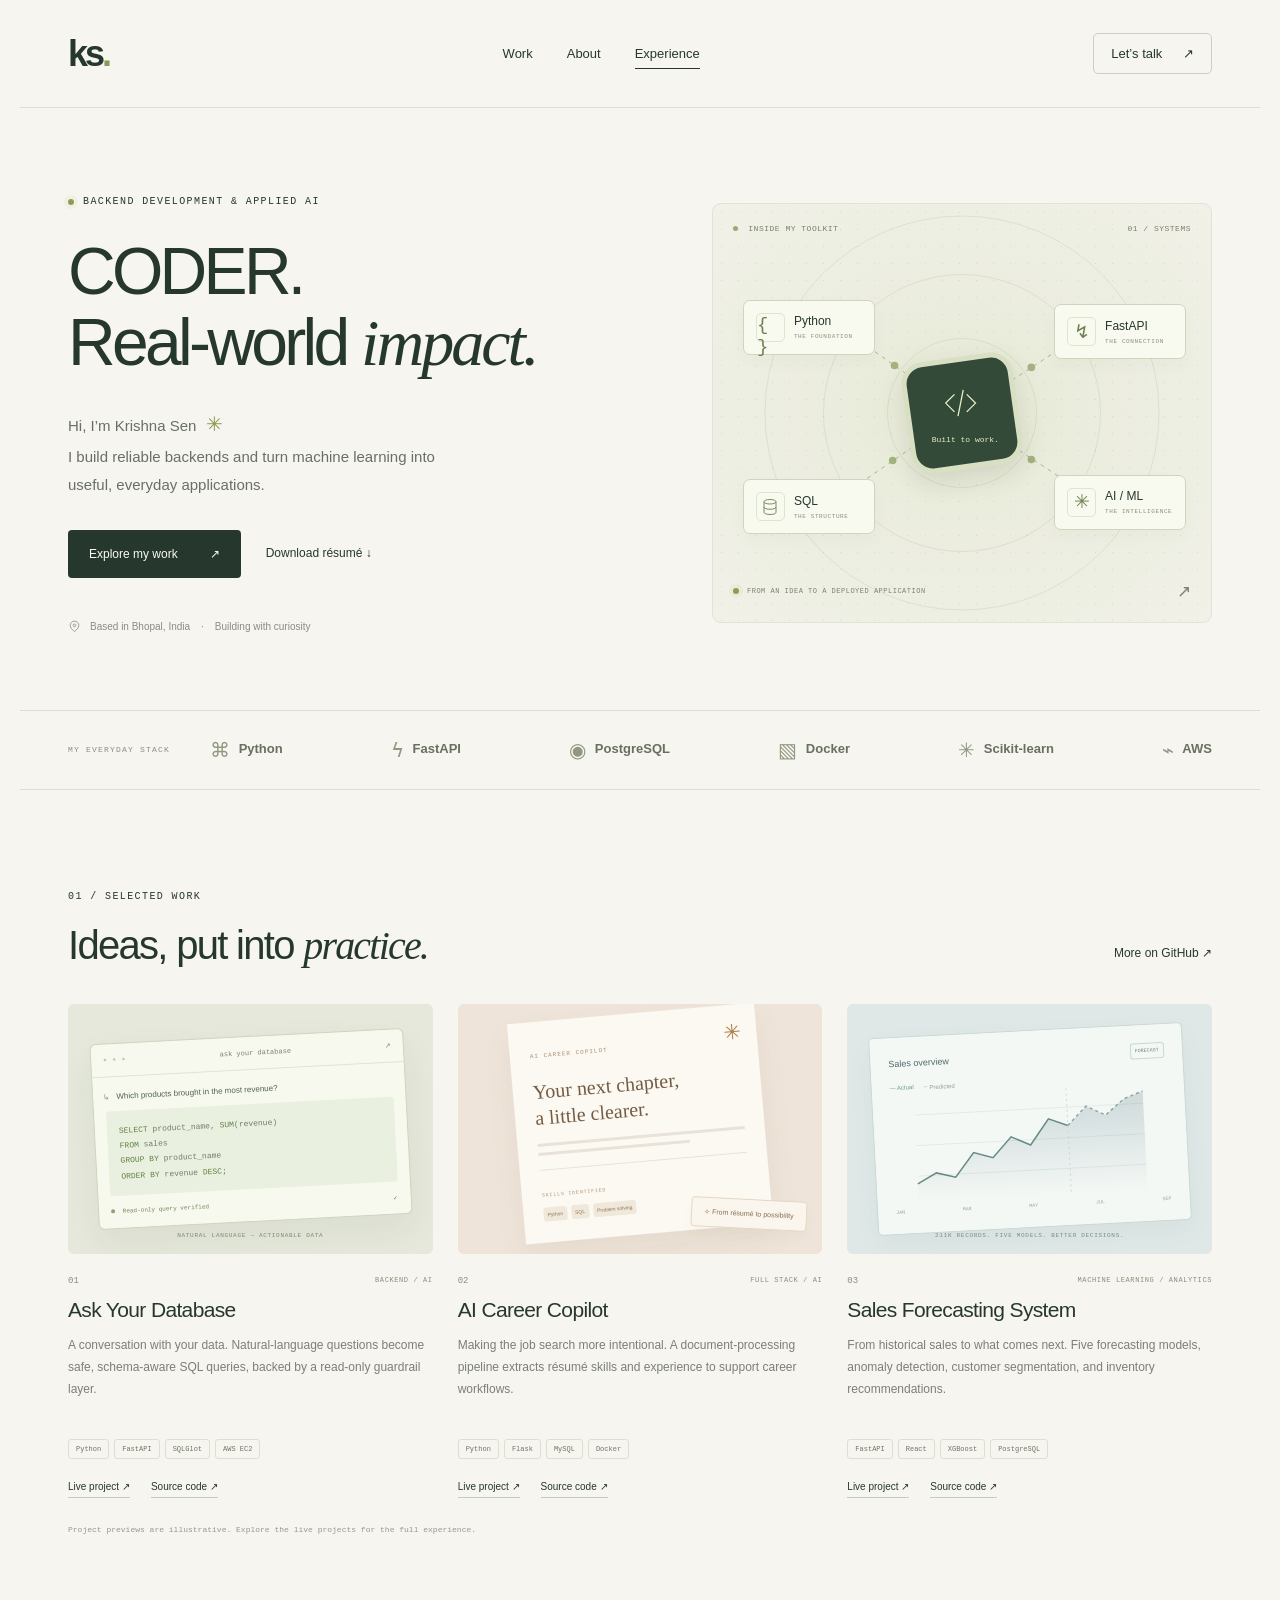
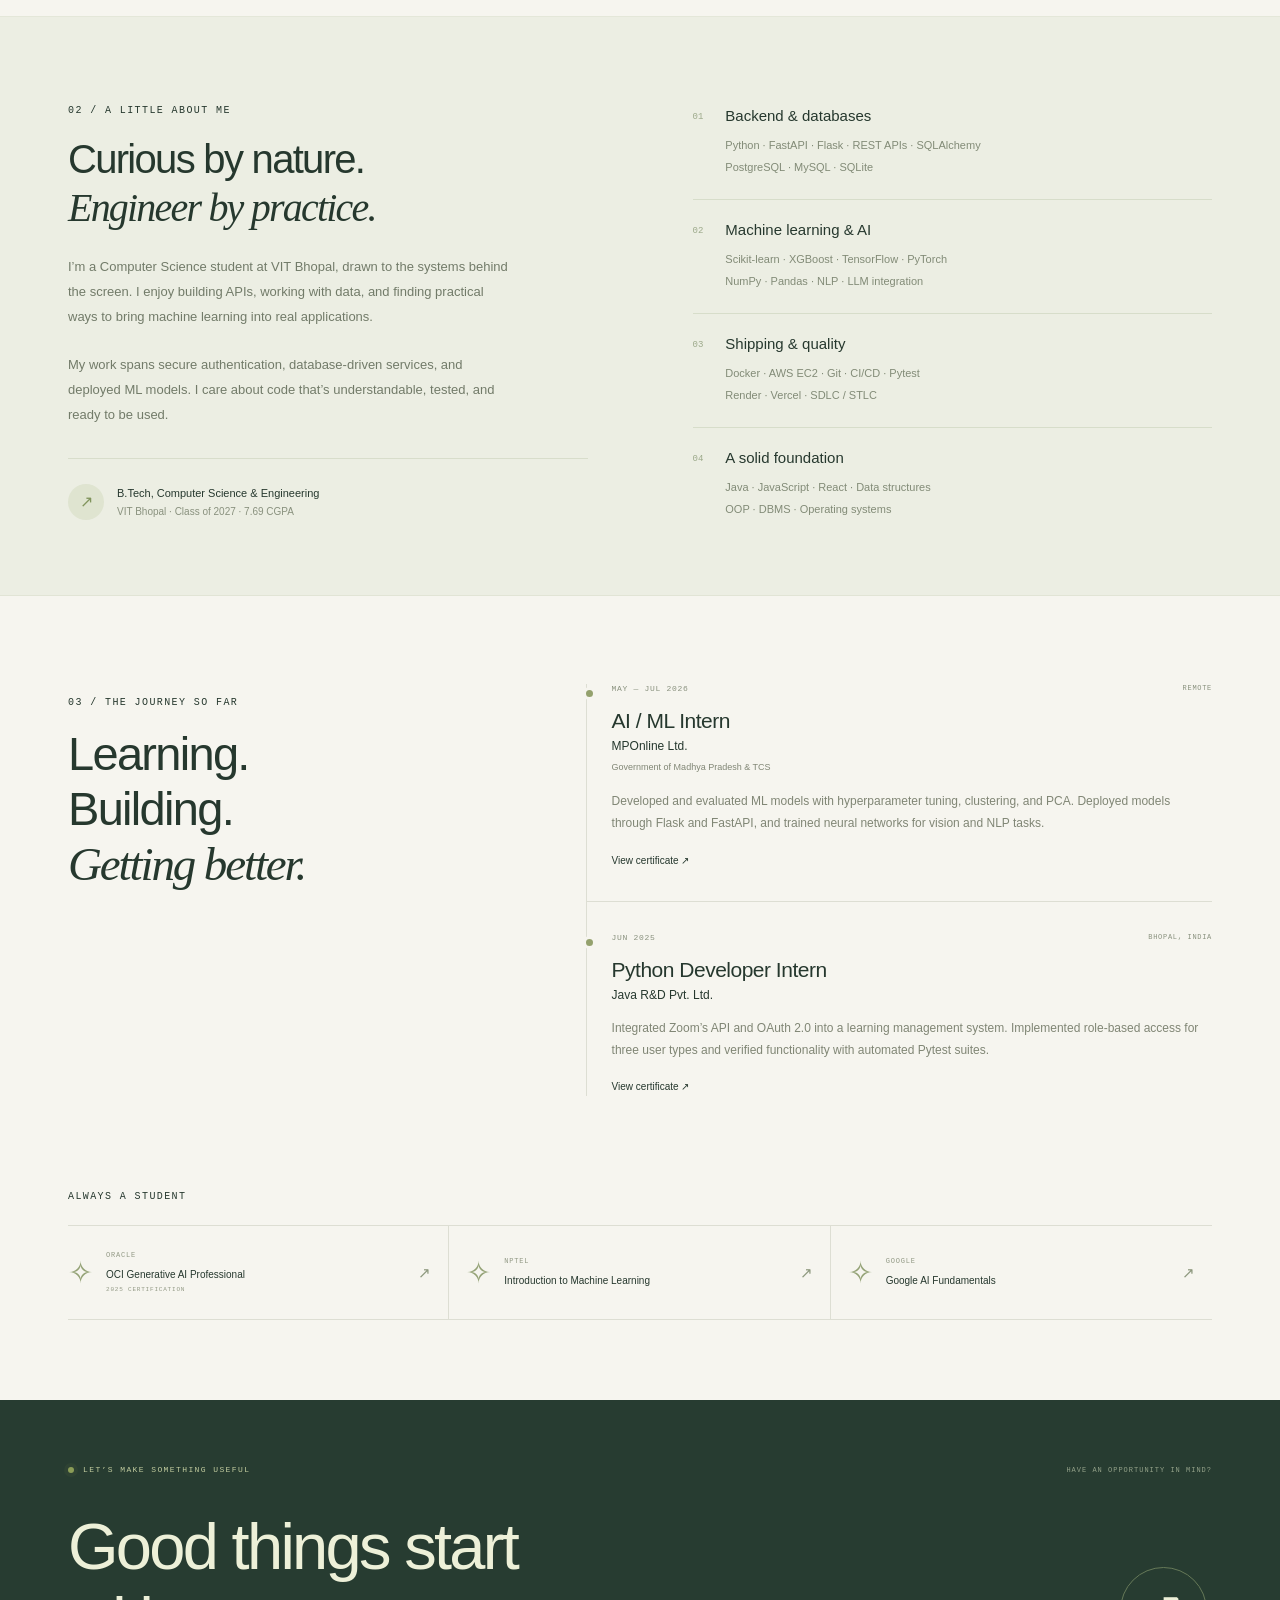
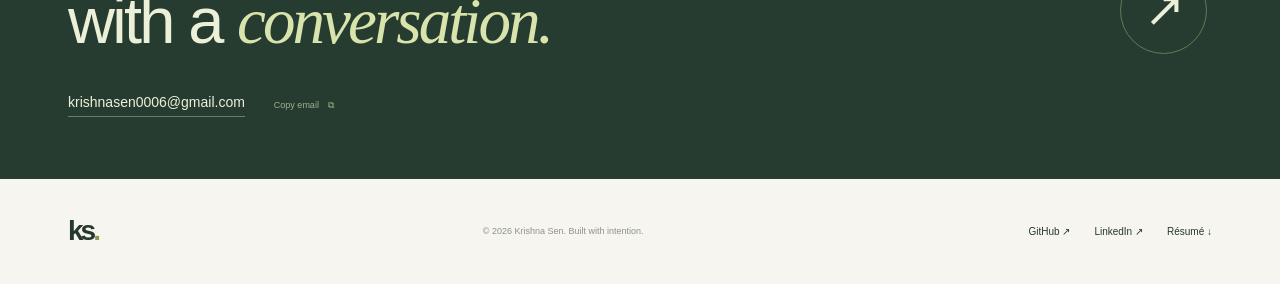
==== commit 79fe96e4: "Update portfolio website" ====
--- a/index.html
+++ b/index.html
@@ -22,7 +22,7 @@
     <section class="hero wrap" aria-labelledby="hero-title">
       <div class="hero-copy">
         <div class="eyebrow"><span class="status-dot"></span> BACKEND DEVELOPMENT & APPLIED AI</div>
-        <h1 id="hero-title">Thoughtful code.<br>Real-world <span class="serif">impact.</span></h1>
+        <h1 id="hero-title">CODER.<br>Real-world <span class="serif">impact.</span></h1>
         <p class="intro">Hi, I’m Krishna Sen <span class="wave" aria-hidden="true">✳</span><br>I build reliable backends and turn machine learning into useful, everyday applications.</p>
         <div class="hero-actions"><a class="button primary" href="#work">Explore my work <span>↗</span></a><a class="text-link" href="assets/krishna-sen-resume.pdf" download>Download résumé <span>↓</span></a></div>
         <div class="hero-location"><svg viewBox="0 0 24 24" aria-hidden="true"><path d="M20 10c0 6-8 11-8 11S4 16 4 10a8 8 0 1 1 16 0Z"/><circle cx="12" cy="10" r="2.5"/></svg> Based in Bhopal, India <span>·</span> Building with curiosity</div>
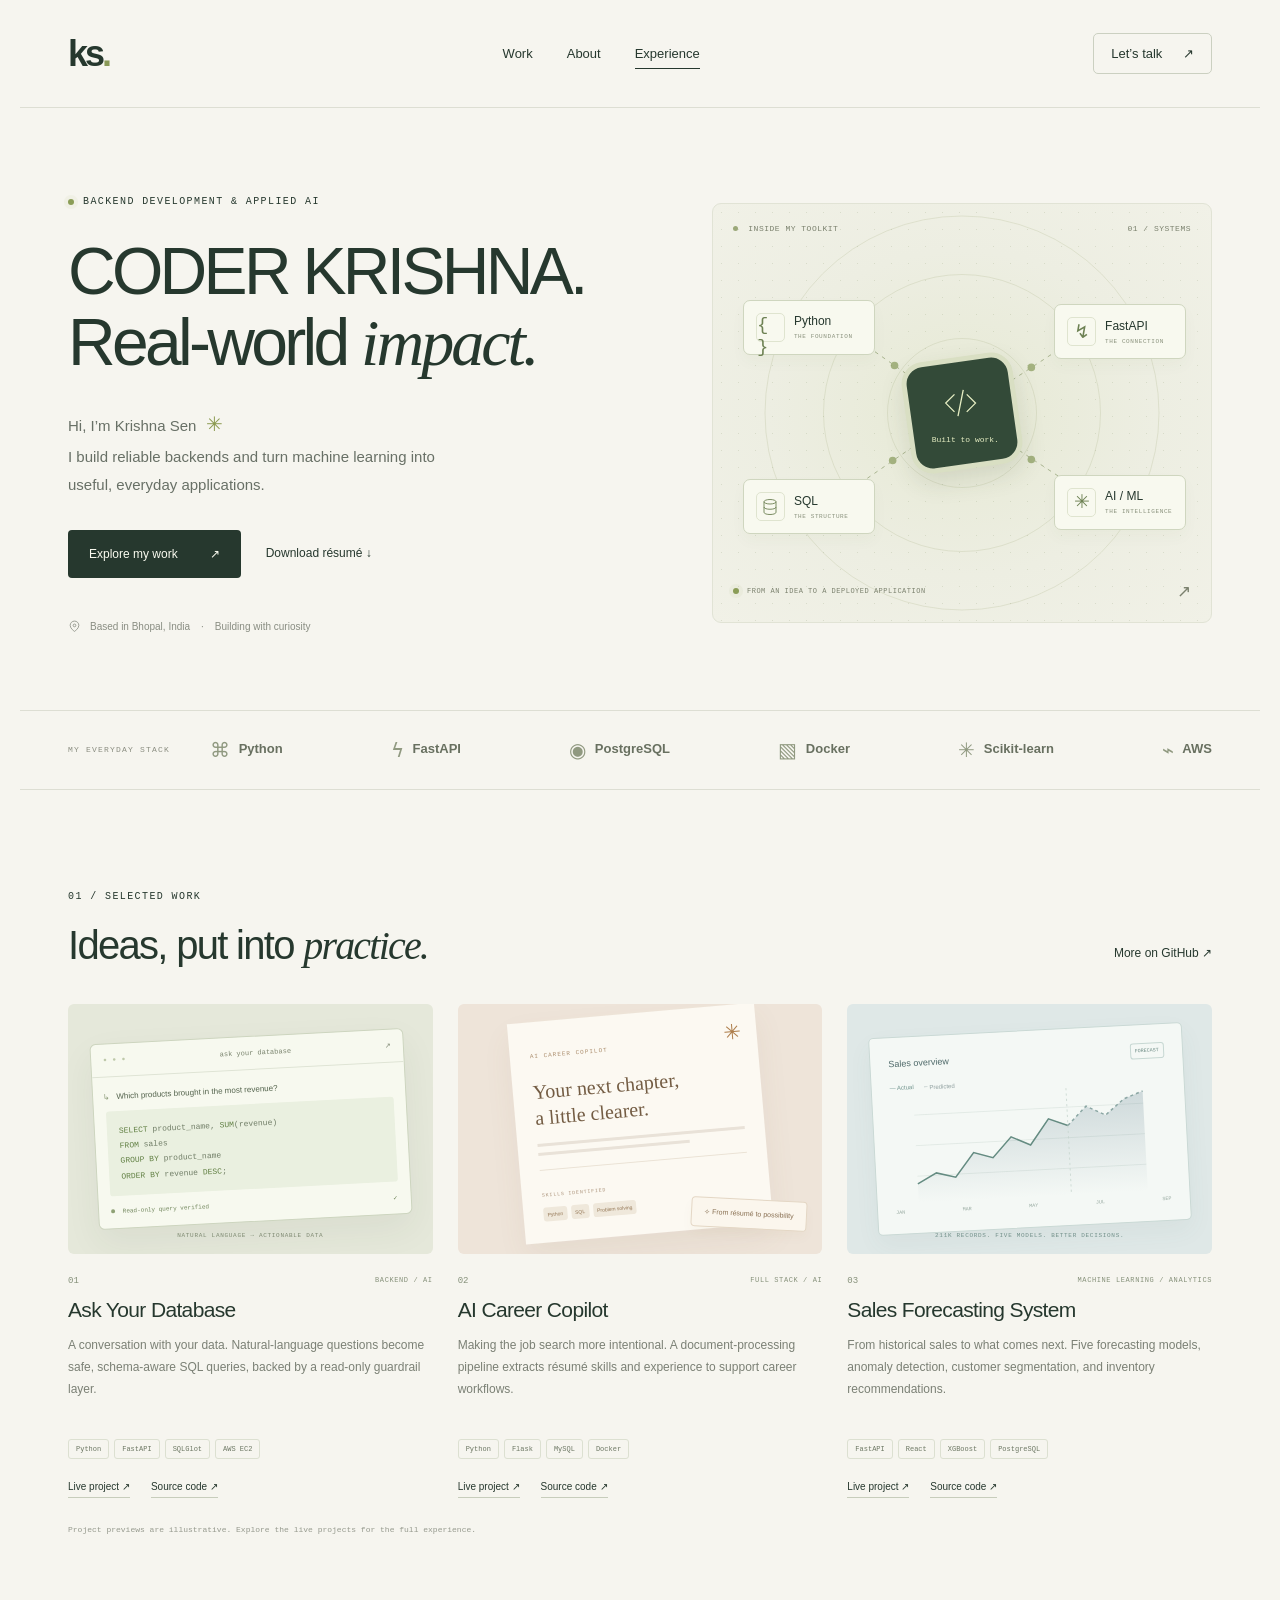
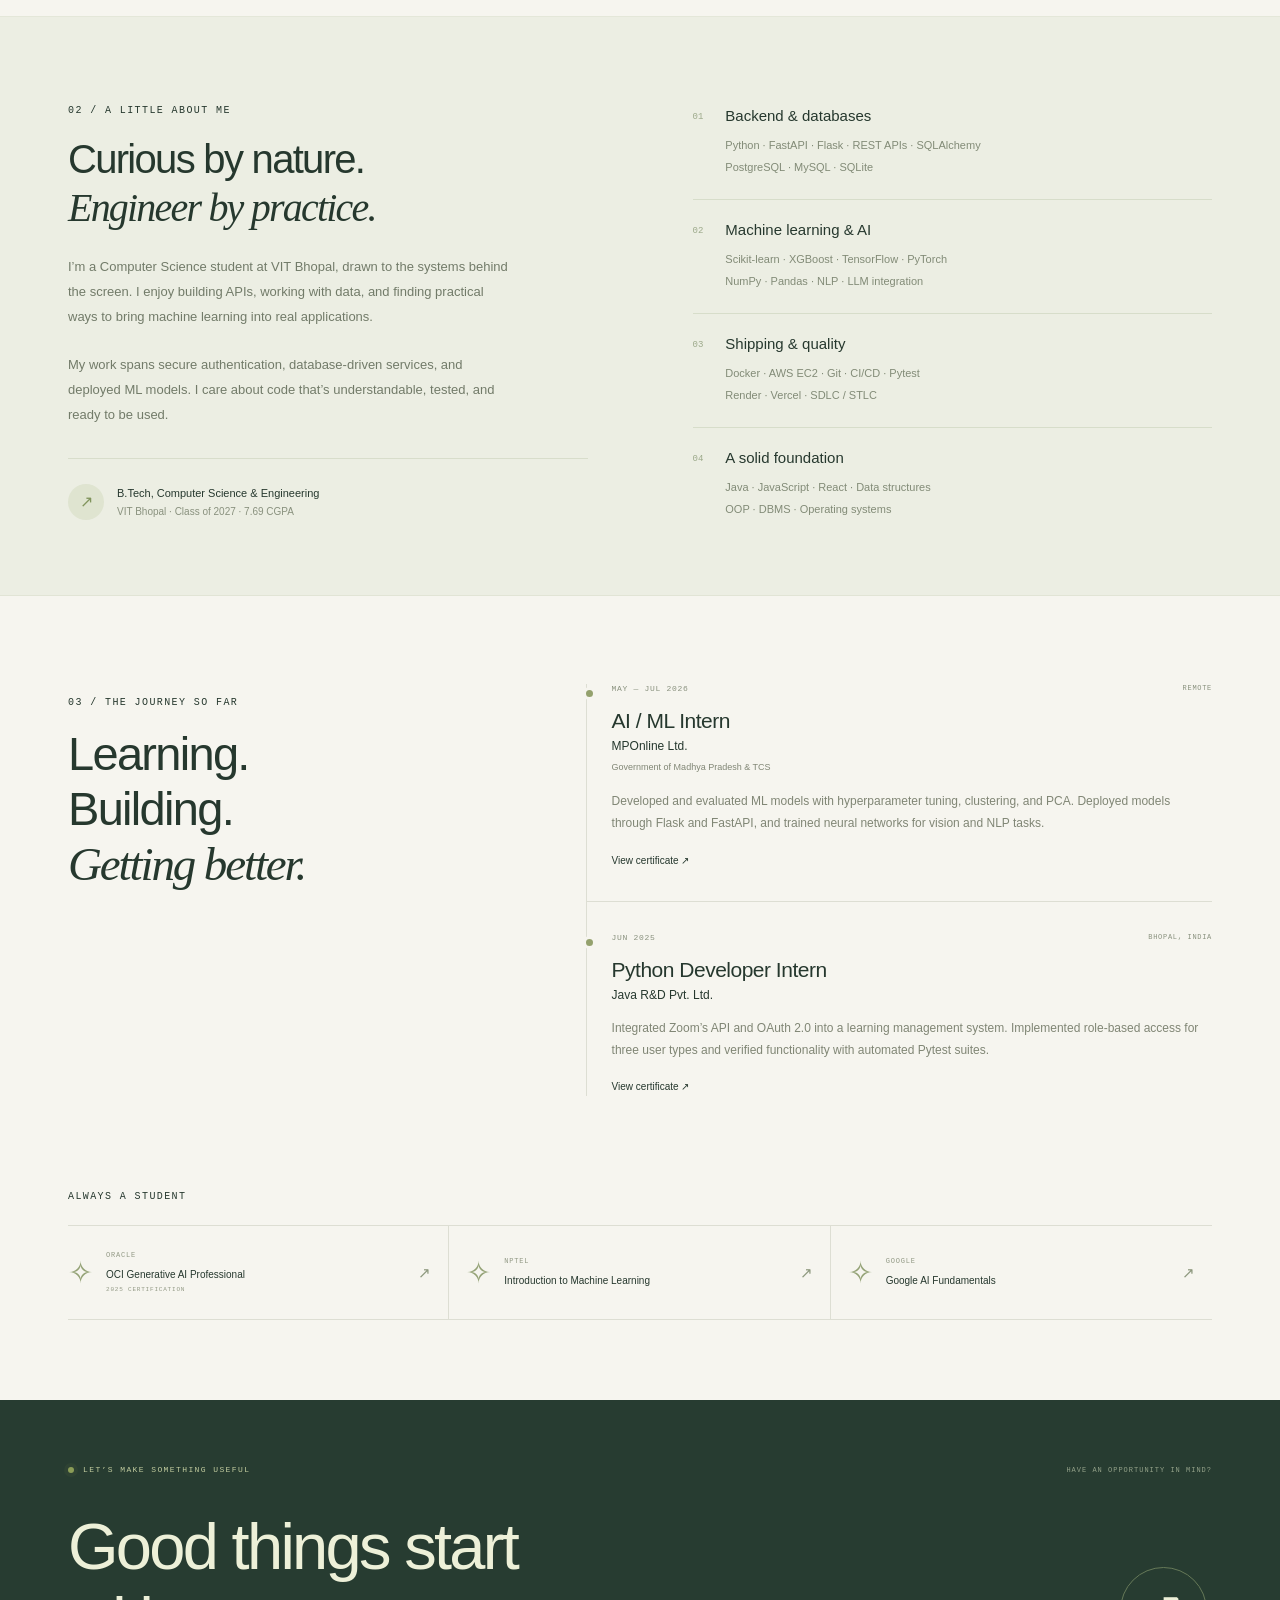
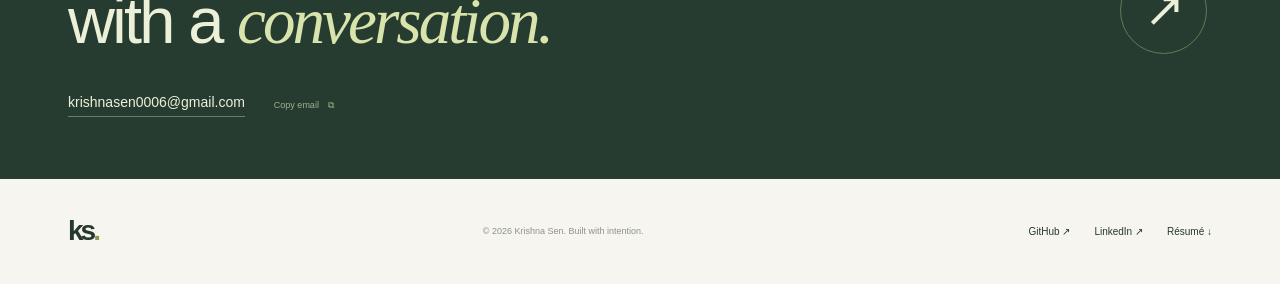
==== commit d5956e08: "Update portfolio content" ====
--- a/index.html
+++ b/index.html
@@ -22,7 +22,7 @@
     <section class="hero wrap" aria-labelledby="hero-title">
       <div class="hero-copy">
         <div class="eyebrow"><span class="status-dot"></span> BACKEND DEVELOPMENT & APPLIED AI</div>
-        <h1 id="hero-title">CODER.<br>Real-world <span class="serif">impact.</span></h1>
+        <h1 id="hero-title">CODER KRISHNA.<br>Real-world <span class="serif">impact.</span></h1>
         <p class="intro">Hi, I’m Krishna Sen <span class="wave" aria-hidden="true">✳</span><br>I build reliable backends and turn machine learning into useful, everyday applications.</p>
         <div class="hero-actions"><a class="button primary" href="#work">Explore my work <span>↗</span></a><a class="text-link" href="assets/krishna-sen-resume.pdf" download>Download résumé <span>↓</span></a></div>
         <div class="hero-location"><svg viewBox="0 0 24 24" aria-hidden="true"><path d="M20 10c0 6-8 11-8 11S4 16 4 10a8 8 0 1 1 16 0Z"/><circle cx="12" cy="10" r="2.5"/></svg> Based in Bhopal, India <span>·</span> Building with curiosity</div>
